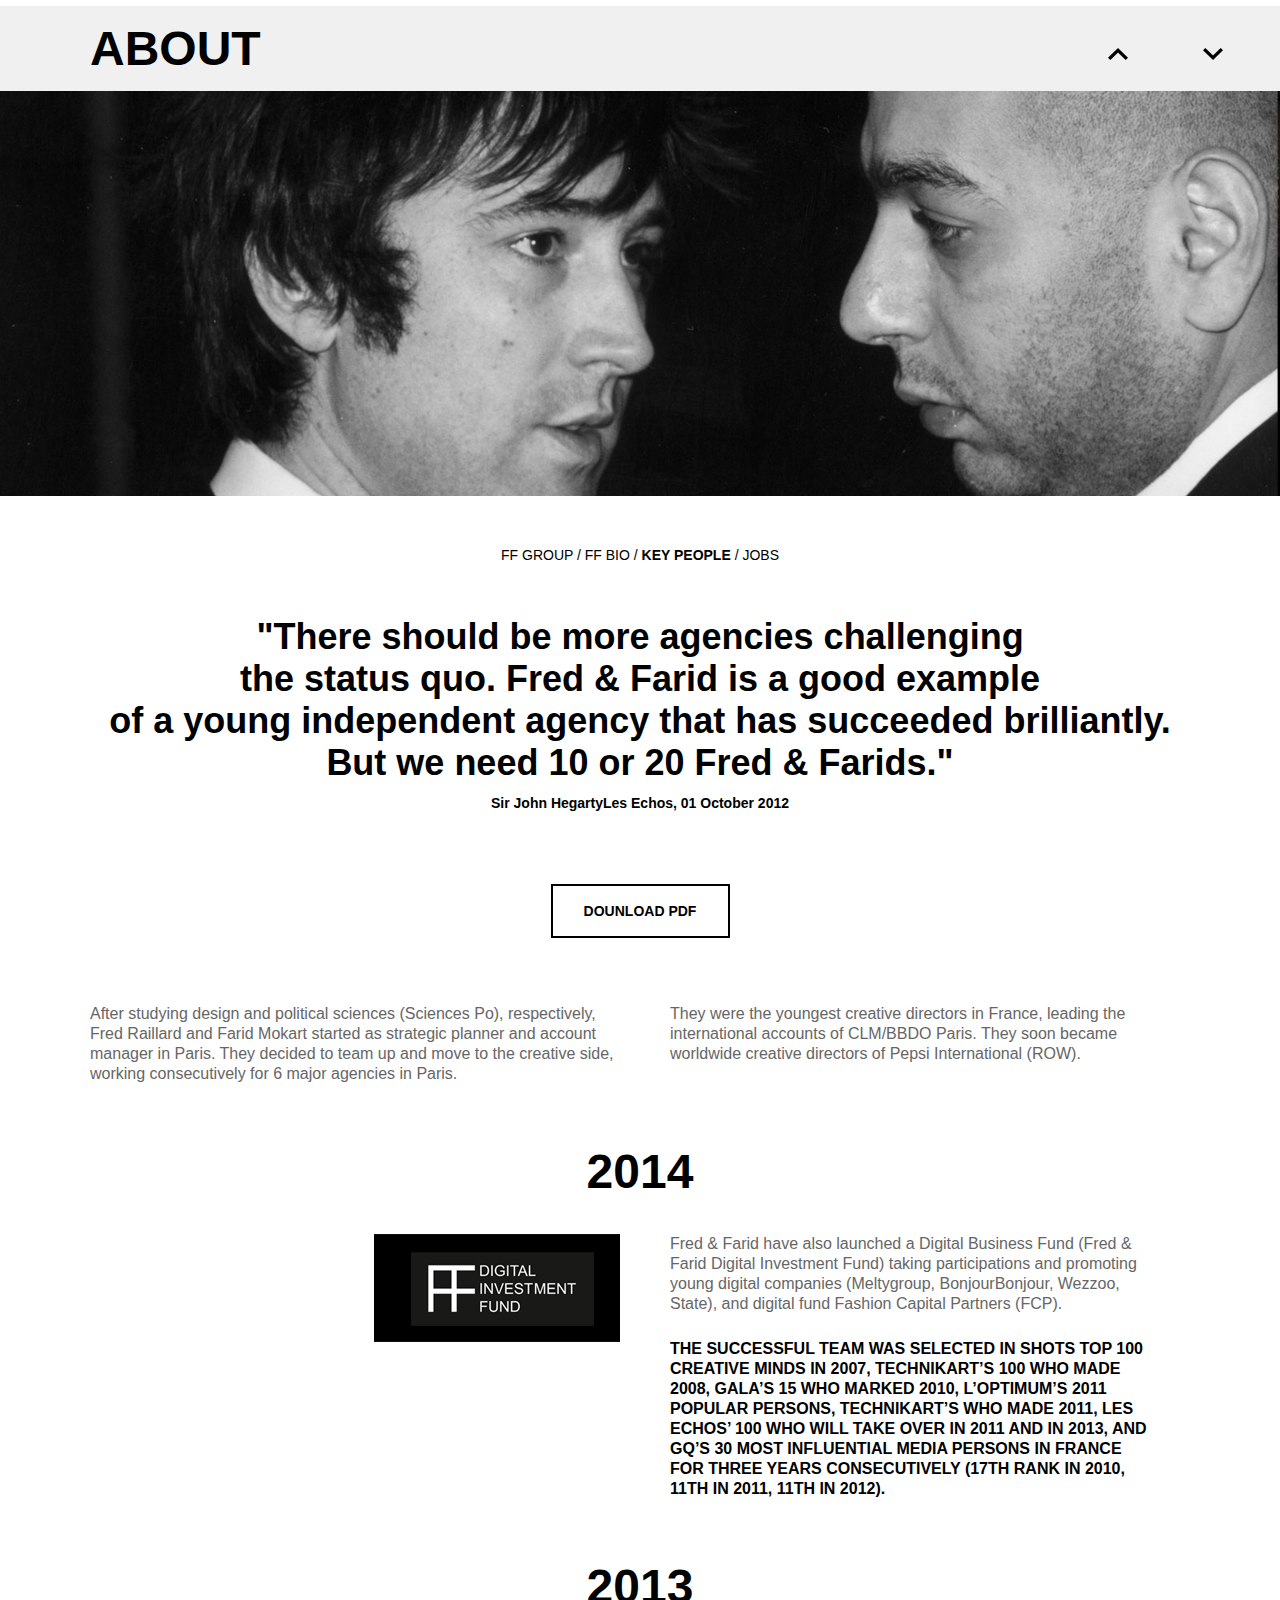
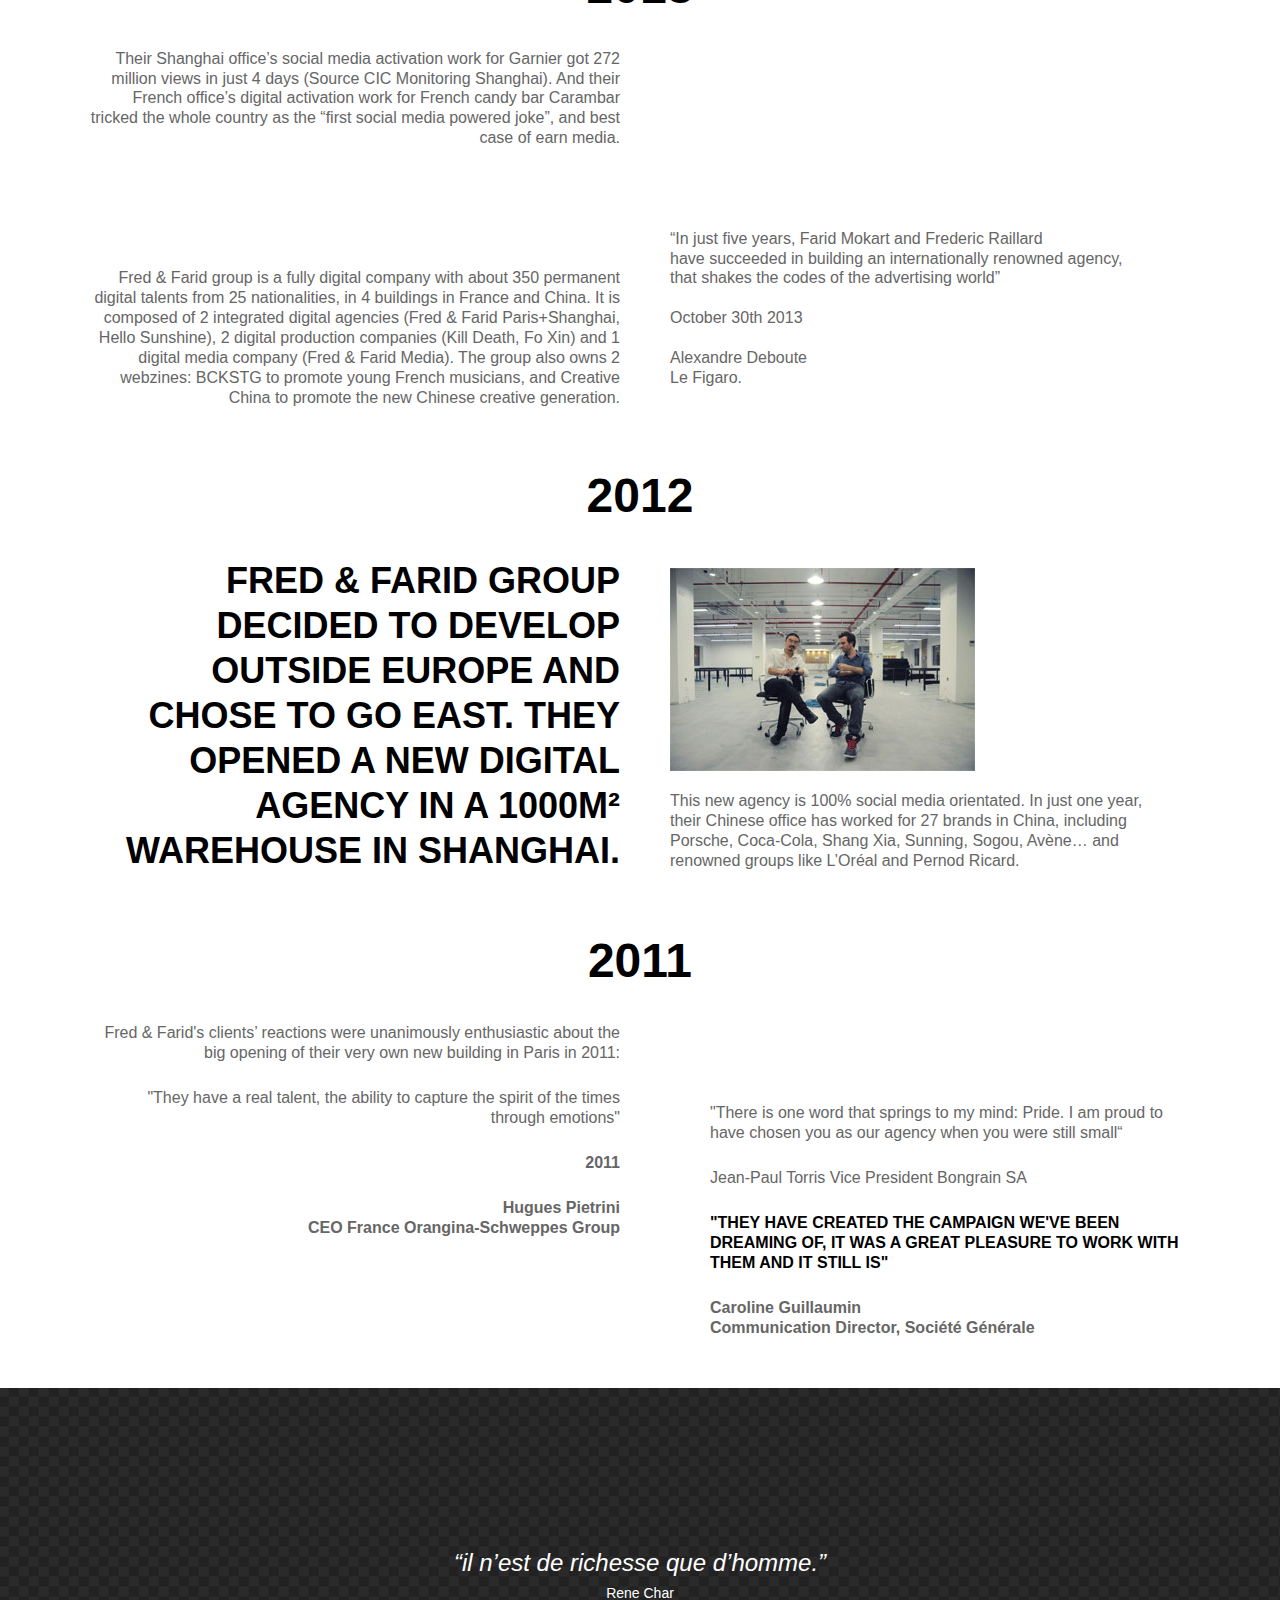
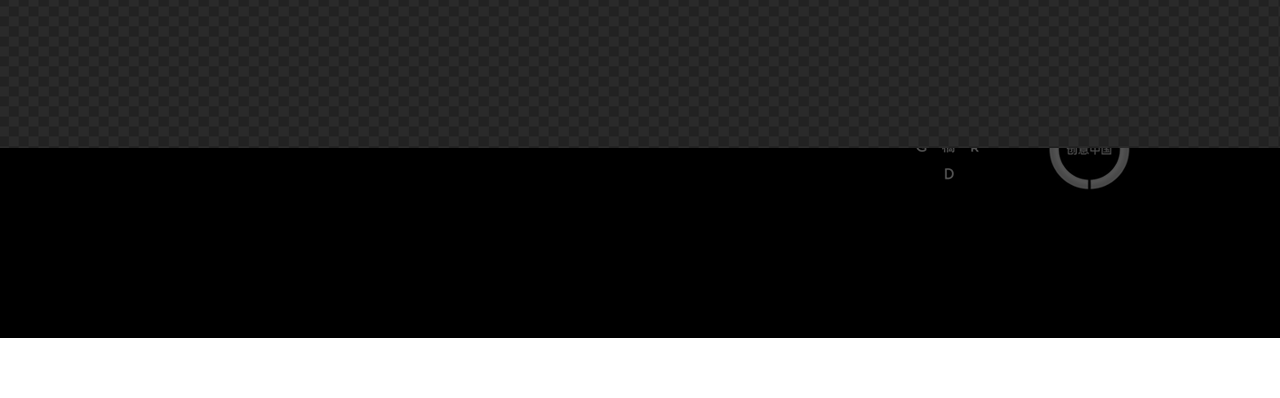
==== ABOUT.html @ 6fc6dc9f "dev" ====
<!DOCTYPE html PUBLIC "-//W3C//DTD XHTML 1.0 Transitional//EN" "http://www.w3.org/TR/xhtml1/DTD/xhtml1-transitional.dtd">
<html xmlns="http://www.w3.org/1999/xhtml">
<head>
    <meta http-equiv="Content-Type" content="text/html;charset=utf-8" />
    <meta name="keywords" content="" />
    <meta name="description" content="" />
    <title>FF</title>
    <link href="css/style.css" rel="stylesheet" type="text/css" />
</head>
<body>
	<!-- header -->
	<div class="header">
		<div class="logo"></div>
		<div class="nav cs-clear">
			<a class="navitem" href="index.html">CATEGORIES</a>
			<a class="navitem" href="BRANDS.html">BRANDS</a>
			<a class="navitem" href="SERVICES.html">SERVICES</a>
			<a class="navitem" href="AWARDS.html">AWARDS</a>
			<a class="navitem" href="PRESS.html">PRESS</a>
			<a class="navitem" href="ABOUT.html">ABOUT</a>
			<a class="navitem" href="CONTACT.html">CONTACT</a>
		</div>
		<div class="language"><strong>EN</strong> 中国</div>
		<div class="search"></div>
	</div>
	<!-- page title -->
	<div class="pagetit">
		<div class="column">
			<h1>ABOUT</h1>
			<a href="#" class="pagetitarr pagetitarrtop"></a>
			<a href="#" class="pagetitarr pagetitarrbottom"></a>
		</div>
	</div>
	<!-- banner -->
	<div class="banpho"><img src="images/ABOUT_pho.jpg" /></div>
	<!-- section -->
	<div class="section sec_about">
		<!--  -->
		<div class="about_crumbs">ff group / ff bio / <strong>key people</strong> /  jobs</div>
		<!--  -->
		<div class="about_txt">
			<p>"There should be more agencies challenging <br />the status quo. Fred & Farid is a good example <br />of a young independent agency that has succeeded brilliantly. <br />But we need 10 or 20 Fred & Farids." </p>
			<span>Sir John HegartyLes Echos, 01 October 2012  </span>
		</div>
		<!--  -->
		<div class="about_down">
			<a href="#" class="about_downbtn">DOUNLOAD PDF</a>
		</div>
		<!--  -->
		<div class="about_timeline">
			<div class="timeline_item cs-clear">
				<div class="timeline_left">
					<div class="timeline_txt">After studying design and political sciences (Sciences Po), respectively, Fred Raillard and Farid Mokart started as strategic planner and account manager in Paris. They decided to team up and move to the creative side, working consecutively for 6 major agencies in Paris.</div>
				</div>
				<div class="timeline_right">
					<div class="timeline_txt">They were the youngest creative directors in France, leading the international accounts of CLM/BBDO Paris. They soon became worldwide creative directors of Pepsi International (ROW).</div>
				</div>
			</div>
			<div class="timeline_year">2014</div>
			<div class="timeline_item cs-clear">
				<div class="timeline_left">
					<div class="timeline_pho"></div>
				</div>
				<div class="timeline_right">
					<div class="timeline_txt">Fred & Farid have also launched a Digital Business Fund (Fred & Farid Digital Investment Fund) taking participations and promoting young digital companies (Meltygroup, BonjourBonjour, Wezzoo, State), and digital fund Fashion Capital Partners (FCP).</div>
					<div class="timeline_txt2">The successful team was selected in Shots Top 100 Creative Minds in 2007, Technikart’s 100 who made 2008, Gala’s 15 who marked 2010, L’Optimum’s 2011 popular persons, Technikart’s who made 2011, Les Echos’ 100 who will take over in 2011 and in 2013, and GQ’s 30 most influential media persons in France for three years consecutively (17th rank in 2010, 11th in 2011, 11th in 2012).</div>
				</div>
			</div>
			<!--  -->
			<div class="timeline_year">2013</div>
			<div class="timeline_item cs-clear">
				<div class="timeline_left timeline_2013left">
					<div class="timeline_txt timeline_2013txt">Their Shanghai office’s social media activation work for Garnier got 272 million views in just 4 days (Source CIC Monitoring Shanghai). And their French office’s digital activation work for French candy bar Carambar tricked the whole country as the “first social media powered joke”, and best case of earn media.</div>
					<div class="timeline_txt">Fred & Farid group is a fully digital company with about 350 permanent digital talents from 25 nationalities, in 4 buildings in France and China. It is composed of 2 integrated digital agencies (Fred & Farid Paris+Shanghai, Hello Sunshine), 2  digital production companies (Kill Death, Fo Xin) and 1 digital media company (Fred & Farid Media). The group also owns 2 webzines: BCKSTG to promote young French musicians, and Creative China to promote the new Chinese creative generation.</div>
				</div>
				<div class="timeline_right timeline_2013right">
					<div class="timeline_txt ">“In just five years, Farid Mokart and Frederic Raillard <br />have succeeded in building an internationally renowned agency, <br />that shakes the codes of the advertising world” 
						<p>October 30th 2013</p>
						<p>Alexandre Deboute <br />Le Figaro.</p>
					</div>
				</div>
			</div>
			<!--  -->
			<div class="timeline_year">2012</div>
			<div class="timeline_item cs-clear">
				<div class="timeline_left ">
					<div class="timeline_txt timeline_2012txt">Fred & Farid Group decided to develop outside Europe and chose to go East. They opened a new digital agency in a 1000m² warehouse in Shanghai. </div>
				</div>
				<div class="timeline_right timeline_2012right">
					<div class="timeline_txt ">
						<p><img src="images/timeline_2012img.jpg" /></p>
						This new agency is 100% social media orientated. In just one year, their Chinese office has worked for 27 brands in China, including Porsche, Coca-Cola, Shang Xia, Sunning, Sogou, Avène… and renowned groups like L’Oréal and Pernod Ricard.</div>
				</div>
			</div>
			<!--  -->
			<div class="timeline_year">2011</div>
			<div class="timeline_item cs-clear">
				<div class="timeline_left timeline_2011left">
					<div class="timeline_txt ">
						<p>Fred & Farid's clients’ reactions were unanimously enthusiastic about the big opening of their very own new building in Paris in 2011:</p>
						<p>"They have a real talent, the ability to capture the spirit of the times through emotions" </p>
						<p><strong>2011</strong></p>
						<p><strong>Hugues Pietrini<br />CEO France Orangina-Schweppes Group</strong></p>
					</div>
				</div>
				<div class="timeline_right timeline_2011right">
					<div class="timeline_txt ">
						<p>"There is one word that springs to my mind: Pride. I am proud to have chosen you as our agency when you were still small“ </p>
						<p>Jean-Paul Torris Vice President Bongrain SA</p>
						<p class="timeline_txt2011"><strong>"They have created the campaign we've been dreaming of, it was a great pleasure to work with them and it still is" </strong></p>
						<p><strong>Caroline Guillaumin <br />Communication Director, Société Générale</strong></p>
					</div>
				</div>
			</div>
			<!--  -->
		</div>
	</div>
	<!-- banner footer -->
	<div class="banner_footer">
		<div class="banft_txt">
			<p>“il n’est de richesse que d’homme.”</p>
			<span>Rene Char</span>
		</div>
	</div>
	<!-- footer -->
	<div class="footer">
		<div class="ft_con cs-clear">
			<div class="ft_mod ft_find">
				<h3>FIND US</h3>
				<div class="ft_mbd ft_findmbd cs-clear">
					<a href="#" class="find_item find_item1"></a>
					<a href="#" class="find_item find_item2"></a>
					<a href="#" class="find_item find_item3"></a>
					<a href="#" class="find_item find_item4"></a>
				</div>
			</div>
			<div class="ft_mod ft_paris">
				<h3>PARIS</h3>
				<div class="ft_mbd">
					<p>22, rue de la Victoire<br />75009 Paris</p>
					<p>+33 1 43 22 16 17</p>
					<p>paris@fredfarid.com</p>
				</div>
			</div>
			<div class="ft_mod ft_shanghai">
				<h3>SHANGHAI</h3>
				<div class="ft_mbd">
					<p>22, rue de la Victoire<br />75009 Paris</p>
					<p>+33 1 43 22 16 17</p>
					<p>paris@fredfarid.com</p>
				</div>
			</div>
			<div class="ft_mod ft_network">
				<h3>OUR NETWORK</h3>
				<div class="ft_mbd ft_workmbd">
					<a href="#" class="work_item work_item1"></a>
					<a href="#" class="work_item work_item2"></a>
					<a href="#" class="work_item work_item3"></a>
					<a href="#" class="work_item work_item4"></a>
				</div>
			</div>
		</div>
	</div>
	<!--  -->
<!--  -->
    <script src="js/jquery-1.8.3.min.js"></script>
    <script src="js/index.js"></script>
<!--  -->
    <!--IE6透明判断-->
    <!--[if IE 6]>
    <script src="js/DD_belatedPNG.js"></script>
    <script>
        DD_belatedPNG.fix('*');
        document.execCommand("BackgroundImageCache", false, true);
    </script>
    <![endif]-->
</body>
</html>
---- css/style.css ----
@charset "utf-8";
/*
 * FF
 * zx 2014 04 30
 */

/* Reset
================================================================================================= */
html{}
body{font-family:Helvetica,"Microsoft Yahei",simsun,arial,sans-serif;color:#000;font-size:12px;line-height:1.666em;background: #fff;}
h1,h2,h3{font-size:100%;}
body,h1,h2,h3,h4,ul,li,p,img,div{margin:0;padding:0;border:0;}
img{margin:0;line-height:normal;}
em,i{font-style:normal;text-decoration:none}
ul{list-style:none;}
table{border-collapse:collapse;border-spacing:0;}

/* Commonly Used
================================================================================================= */
a{text-decoration:none;color:#000;outline: none;}
a:hover{color:#000}
.cs-clear{+zoom:1;}
.cs-clear:before,
.cs-clear:after{clear:both;content:".";font-size:0;display:block;height:0;overflow:hidden;visibility:hidden;}
.fl{float: left}
.column{width:1100px;margin:0 auto;}


/* FF Used
================================================================================================= */
.header{height: 66px;position: relative; background:#fff;width: 100%;font-size: 14px; margin-top: -60px;z-index: 99;}
	.logo{background: url('../images/logo.png') no-repeat;width: 14px;height: 14px;position: absolute;left:32px;top:24px;}
	.language{position: absolute;right: 98px;top:0; line-height: 60px;}
	.search{background: url('../images/hd_search.png') no-repeat;width: 17px;height: 17px;position: absolute;right:46px;top:22px;}
	.nav{width: 1100px;margin: 0 auto; position: relative;}
		.navitem{float: left;margin: 0;display: block; height: 60px;}
		.navitem a{display: block; line-height: 60px; padding-right: 40px;}
		.sub_nav{display:none;position: absolute;left: 0; top:60px; padding-top: 20px; z-index: 100; width: 1100px; overflow: hidden; }
		.current .sub_nav{ display: block;}
		.sub_nav a{background: transparent;}
		@keyframes subNav
		{
			0%   {transform:translateY(-50%); opacity: 0.2;}
			100% {transform:translateY(0); opacity: 1;}
		}

		@-moz-keyframes subNav /* Firefox */
		{
			0%   {transform:translateY(-50%); opacity: 0.2;}
			100% {transform:translateY(0); opacity: 1;}
		}

		@-webkit-keyframes subNav /* Safari and Chrome */
		{
			0%   {transform:translateY(-50%); opacity: 0.2;}
			100% {transform:translateY(0); opacity: 1;}
		}

		@-o-keyframes subNav /* Opera */
		{
			0%   {transform:translateY(-50%); opacity: 0.2;}
			100% {transform:translateY(0); opacity: 1;}
		}

		
		
		.sub_nav_first{display:none;width: 260px; margin-right: 540px; float: left; height: 100%; overflow: hidden;}
		.sub_nav_first a{font-size: 30px;font-weight: bold; line-height: 45px;}
		.sub_nav_second{display:none; width:100px; float: left;height: 100%; overflow: hidden;}
		.sub_nav_third{display:none;width: 200px; float: left;height: 100%; overflow: hidden;}
		.sub_nav_second a,.sub_nav_third a{ line-height: 20px; font-weight: bold;}
		.sub_nav_first a:hover,.sub_nav_second a:hover,.sub_nav_third a:hover{ color: #f4f4f4;}
		.nav_wrapper{display:none;position: absolute;background: #333;opacity: 0.9;filter:alpha(opacity=90); width: 100%;z-index: 99;}
		.current .sub_nav_first,.current .sub_nav_second,.current .sub_nav_third{
			display: block;
			animation: subNav 1.4s linear 0s 1 normal;
			/* Firefox: */
			-moz-animation: subNav 1.4s linear 0s 1 normal;
			/* Safari and Chrome: */
			-webkit-animation: subNav 1.4s linear 0s 1 normal;
			/* Opera: */
			-o-animation: subNav 1.4s linear 0s 1 normal;
		}
.pagetit{background: #f0f0f0;height: 85px;line-height: 85px;position: relative;}
	.pagetit h1{color:#000;font-size: 48px;width: 1100px;margin: 0 auto}
	.pagetitarr{position: absolute;width: 24px;height: 16px;background: url('../images/pagetitarr.png') no-repeat 0 0;right: 150px;top:40px;}
	.pagetitarrbottom{background-position: top right;right:55px;}
.banpho{text-align: center;background: #000;overflow: hidden; width: 100%; z-index: 5;}
	.banpho img{width: 100%}

/**/
.banner_footer{background: url('../images/banner_ft.png') repeat;height: 360px; position: relative;z-index: 3;}
	.banft_txt{text-align: center;padding: 160px 0 0;color:#fff;line-height: 30px;}
	.banft_txt p{text-align: center;font-size: 24px;font-style:italic }
	.banft_txt span{font-size: 14px;display: block;}
/**/
.footer{background: #000;height: 370px;padding:180px 0 0;margin-top: -360px; position: relative;}
	.ft_con{width: 1000px;margin: 0 auto 0;color:#555;font-size: 14px;}
		.ft_mod{float: left;width: 250px;}
			.ft_mod h3{}
				.ft_find h3{padding:0 0 0 8px}
				.ft_network h3{padding:0 0 0 26px}
			.ft_mbd{padding: 35px 0 0}
				.ft_mbd p{padding: 0 0 18px;}
			.ft_findmbd{width: 120px}
				.find_item{float: left;background: url('../images/ft_find.png') no-repeat 0 0;width: 60px;height: 60px;}
				.find_item2{background-position: right top}
				.find_item3{background-position: bottom left}
				.find_item4{background-position: right bottom}
			.ft_workmbd{width: 250px;height: 200px;padding-top:10px;}
				.work_item{float: left;background: url('../images/ft_network.png') no-repeat 0 0;width: 125px;height: 100px;}
				.work_item2{background-position: right top}
				.work_item3{background-position: bottom left}
				.work_item4{background-position: right bottom}


.section{}
/*section awards*/
.sec_awards{padding:50px 0}
	.sectit{text-align: center;line-height: 80px;font-size: 48px;}
	/**/
	.awardicons{margin: 0 auto;width: 1100px;padding:50px 0 }
		.awardicons img{float:left;margin:0 86px 10px;float: left}
	/**/
	.awardfilter{width: 1100px;margin: 0 auto;height: 130px;}
		.awardfilter_item{float: left;width: 300px;height: 50px;}
		.awardfilter_item2{float: right;width: 180px;height: 54px;}
			.awardfilter_btn{background: #000 ;color:#fff;font-size: 14px;border: 0;font-weight: bold;width: 180px;height: 54px;line-height: 54px;cursor: pointer;}
				/**/
			.selitem {position: relative;display: inline-block;background-color: #fff;font-size: 14px;}
			.selitem .selitem_tips {position: absolute;display: block;width: 150px;padding-left:25px;font-weight: bold;height: 50px;line-height: 50px;border: #000 solid 2px;background: #fff url('../images/selitem_icon.png') no-repeat 150px center;}
			.selitem:hover .selitem_tips {background-color: #fff;;cursor: pointer}
			.selitem select {position: absolute;top: 0;left: 1px;width: 178px;height: 55px;opacity: 0;filter: alpha(opacity: 0;);color: #000;}
			.selitem select option {text-indent: 25px;line-height: 40px;display: block;}
			.selitem select option:hover {background-color: #000;color: #fff;}
	.awardlist{width: 1100px;margin: 0 auto}
		.awardlist table{width: 100%;}
		.awardlist td{text-align: center;font-size: 14px;font-weight: bold;line-height: 30px;}
		.even{background: #ebebeb;}

/*section jobs*/
.sec_jobs{padding:106px 0 0;width: 1050px;margin: 0 auto 80px;}
	.jobsitem{float: left;width: 332px;border-top:#000 solid 22px;float: left;margin: 0 8px 80px;height: 390px;font-size: 14px;color:#666}
		.jobsitem h3{font-size: 24px;text-transform: uppercase;padding: 50px 0 0;color:#000}
		.jobsitem h4{padding: 16px 0;color:#000}
		.jobs_more{height: 50px;width: 175px;text-align: center;line-height: 50px;border: #000 solid 2px;display: block;margin: 40px auto 0;background: #fff;cursor: pointer;}

/* secction contact */
.sec_contact{width: 1100px;margin: 0 auto}
.contact_tit{font-size: 36px;padding:100px 0;text-align: center;line-height: 40px;}
	.contact_item{}
		.contact_item h3{font-size: 16px;border-bottom: #000 solid 1px;text-transform: uppercase;height: 32px;padding:0 8px;}
		.contact_con{padding:8px 8px 40px;font-size: 14px;}
			.contact_conl{float:left;width: 520px;padding-bottom: 40px;}
			.contact_conr{float:right;width: 510px;padding:0 10px 40px 0;}
			.contact_con h4{padding:15px 0;}
			.contact_txt{height: 125px;}
				.contact_city{float: left;}
				.contact_ad{float: left;padding-left:20px;width: 180px}
					.contact_ad p{padding: 0 0 10px;}

	.contact_table{margin: 120px 0 80px}
		.contact_table table{width: 100%;text-align: center;border-collapse:separate;border-spacing:8px;}
		.contact_table td{text-align: center;font-size: 18px;text-transform: uppercase;border:#000 solid 1px;height: 66px;}
		.con_tbblack{background: #000;color:#fff}
	.contact_mail{font-size: 14px;margin: 0 0 110px;}
		.contact_mail table{width: 100%;line-height:50px;}
		.contact_mailtit{border-bottom:#000 solid 1px;font-weight: bold;}
		.contact_maill{text-align: left}
		.contact_mailc{text-align: center}
		.contact_mailr{text-align: right;}
	.contact_map{background: url('../images/contact_map.jpg') no-repeat center;height: 397px;width: 100%;}

/* section about */
.sec_about{}
	.about_crumbs{font-size: 14px;text-align: center;text-transform: uppercase;padding:50px 0 ;}
	.about_txt{text-align: center;font-size: 14px;font-weight: bold;padding: 0 0 70px}
		.about_txt p{font-size:36px;line-height: 42px;padding:0 0 10px;}
	.about_down{height: 120px}
		.about_downbtn{font-size: 14px;width: 175px;height: 50px;line-height: 50px;font-weight: bold;margin: 0 auto;display: block;border:#000 solid 2px;text-align: center}
	.about_timeline{width: 1100px;margin: 0 auto}
		.timeline_item{}
			.timeline_left{float: left;width: 530px;}
			.timeline_right{float: right;width: 480px;padding-right: 40px}
				.timeline_txt{font-size: 16px;color:#666;padding: 0 0 25px}
				.timeline_pho{background: url('../images/timeline_pho.png') no-repeat top right;width: 530px;height:250px }
				.timeline_txt2{font-size: 16px;font-weight: bold;text-transform: uppercase;padding: 0 0 25px}
			.timeline_2013left{text-align: right;}
				.timeline_2013txt{padding: 0 0 120px}
			.timeline_2013right{padding-top: 180px}
				.timeline_2013right p{padding: 20px 0 0}
			.timeline_2012txt{text-align: right;font-size:36px;font-weight: bold;text-transform: uppercase; line-height: 45px;color:#000;}
			.timeline_2012right p{margin: 10px 0 20px}
			.timeline_2011left p{text-align: right;padding: 0 0 25px}
			.timeline_2011right{padding:80px 0 0 }
				.timeline_2011right p{padding: 0 0 25px}
					.timeline_txt2011{color:#000;text-transform: uppercase;}
		.timeline_year{font-size:48px;font-weight: bold;text-align: center;line-height: 125px }

/* section press */
.sec_press{}
	.press_crumbs{font-size: 14px;text-align: center;text-transform: uppercase;padding:50px 0 ; color:#999;}
	.press_txt{text-align: center;font-size: 36px;padding: 0 0 70px;line-height:40px }
	.press_year{font-size: 36px;font-weight: bold;text-align: center;line-height: 40px}
	.press_list{width: 1100px;margin: 0 auto 50px}
		.press_item{font-size: 14px;color:#666;width: 180px;float: left;display: inline;margin: 50px 46px 0}
			.press_img{width: 180px;height: 241px; cursor: pointer;}
			.press_item h3{color:#000;text-transform: uppercase;padding:20px 0 18px;}
			.press_item strong{color:#000;text-transform: uppercase;display: block}
			.press_itemtxt{height: 75px;overflow: hidden;border-bottom: #d4d4d4 solid 1px;margin:0 0 5px;}
			.press_itempage{float: left}
			.press_itemdown{background: url('../images/press_downicon.png') no-repeat center;width: 22px;height: 22px;float: right;}

/* section home */
.sec_home{}
	.home_news{font-size: 36px;padding: 70px 0 0;text-align: center;line-height:45px ;width: 1000px;margin: 0 auto;font-weight: bold;}
		.home_news h2{font-size: 48px;line-height: 150px;}
		.home_newspage{width: 172px;text-align: center;font-size: 14px;margin: 30px auto 0;position: relative;}
			.home_newspicon{position: absolute;width: 20px;height: 20px;background: url('../images/home_newspicon.png') no-repeat;top:12px;}
				.home_newsprev{left:0;}
				.home_newsnext{right: 0;background-position: top right}
	.home_view{width: 1100px;margin: 70px auto 90px}
		.home_viewlogo{padding:30px 0 0;font-size: 14px;font-weight: bold;width: 40px;text-align: center;float: left}
		.home_tlogo{background: url('../images/home_tlogo.png') no-repeat top center;}
		.home_wlogo{background: url('../images/home_wlogo.png') no-repeat top center;}
		.home_viewtxt{float: left;width: 300px;margin: 0 0 0 25px;color:#666;}
			.home_viewtxt a{color:#000}
		.home_weibo{margin: 30px 0 40px}
		.home_viewbtn{width: 370px;margin: 0 auto}
			.home_viewbtn a{font-size: 14px;font-weight: bold;border:#000 solid 1px;width: 175px;height: 50px;line-height: 50px;text-align: center;float: left;margin: 3px;display: inline}
	.home_campaign{background: #f7f7f7;padding:0;}
		.home_campaign h2{font-size:48px; text-align:center;line-height: 220px;}
		.home_camcon{width: 1100px;margin: 0 auto}
			.cam_item{text-align: center;width: 365px;font-weight:bold;line-height: 30px;float: left}
				.cam_item p{padding:28px 0;}
		.home_cambtn{font-size: 14px;font-weight: bold;border:#000 solid 1px;width: 175px;height: 50px;line-height: 50px;text-align: center;margin: 0 auto 0;display: block;}
		.home_cambtn_wrapper{ padding: 50px 0 90px 0; overflow: hidden; background: #F7F7F7;position: relative;z-index: 10;}
		.home_cambtn_action{ overflow: hidden;height: 52px;}
	.home_bio{background: url('../images/test.jpg') no-repeat 0 -393px;height: 507px;position: relative;z-index: 10;}
		.home_bio h2{font-size: 48px;line-height: 200px;text-align: center;}
		.home_biotxt{font-size: 16px;width: 1090px;margin: 0 auto}
			.home_biotxt strong{text-transform: uppercase;}
			.home_bioleft{float:left;width: 515px}
			.home_bioright{float: right;width: 515px}
		.home_biobtn{font-size: 14px;font-weight: bold;border:#000 solid 1px;width: 175px;height: 50px;line-height: 50px;text-align: center;margin: 50px auto 0;display: block;}
	.home_num{background: #333;padding:30px;}
		.home_num h2{font-size: 48px;line-height: 200px;text-align: center;line-height: 180px}
		.home_numbtn{font-size: 14px;font-weight: bold;border:#000 solid 1px;width: 175px;height: 50px;line-height: 50px;text-align: center;margin: 50px auto ;display: block;}
		.home_numtable{width: 1000px ;margin:0 auto}
		.home_numtable table{width: 100%;text-align: center;}
		.home_numtable strong{font-size: 48px;display: block;line-height: 50px}

/* pop shade */
.shade{ display:none;background: #000 ;opacity: 0.6;filter:alpha(opacity=60);position: fixed;left:0;top: 0;right: 0;bottom: 0;
	_position: absolute;}
.pop{background: #fff;position: fixed;left:50%; top:0;}
/*pop_jobs*/
.pop_jobs{width: 860px;height: 500px;margin: -275px 0 0 -517px;padding:50px 84px 0;font-size: 14px;}
	.pop_jobcon{color:#fff;height: 380px;width: 750px;}
		.pop_jobcon h3{font-size: 24px;text-transform: uppercase;padding: 30px 0 0;color:#fff}
		.pop_jobcon h4{padding: 16px 0;color:#fff}
	.pop_jobs .jobs_more{height: 50px;width: 175px;text-align: center;line-height: 50px;border: #fff solid 2px;display: block;margin: 40px auto 0;background: #000;cursor: pointer;color:#fff}
	.jobshare{color:#fff;font-size: 14px;position: absolute;left:90px;bottom:40px;}
		.jobshare strong{float: left;padding:7px 15px 0 0}
		.jobshareitem{float:left;background: url('../images/jobsshare.png') no-repeat;width: 30px; height:30px;display: inline;margin: 0 6px;}
		.jobshare_fb{background-position: 0 -30px;}
		.jobshare_t{background-position: 0 -60px;}
	.popicon{height: 30px;width: 30px;position: absolute;right:80px;cursor: pointer;}
	.popclose{top:40px; width: 50px;height: 40px;text-align: center; padding-top: 10px;}
	.popprev{background-position: 0 -30px;top:250px}
	.popnext{background-position: 0 -60px;top:150px;}
	.popnum{top:200px;position: absolute;right: 80px;color:#666;line-height: 30px;}
.pop_press{padding:0;margin:0 0 0 -440px;}
.pop_presspho{position: relative;z-index: 11; width: 785px;}
.pop_action{width: 95px;height:100%;position: absolute;z-index:10;right: 0;top: 0;background-color: #000;}
	.pop_press .popicon{right: 30px}
	.pop_press .popclose{ right: 20px;}
	.pop_press .popnum{right: 30px; width: 30px; text-align: center;}
	.popdownicon{background: url('../images/popdownicon.png') no-repeat;height: 30px;width: 30px;position: absolute;right:30px;bottom:55px;cursor: pointer;}
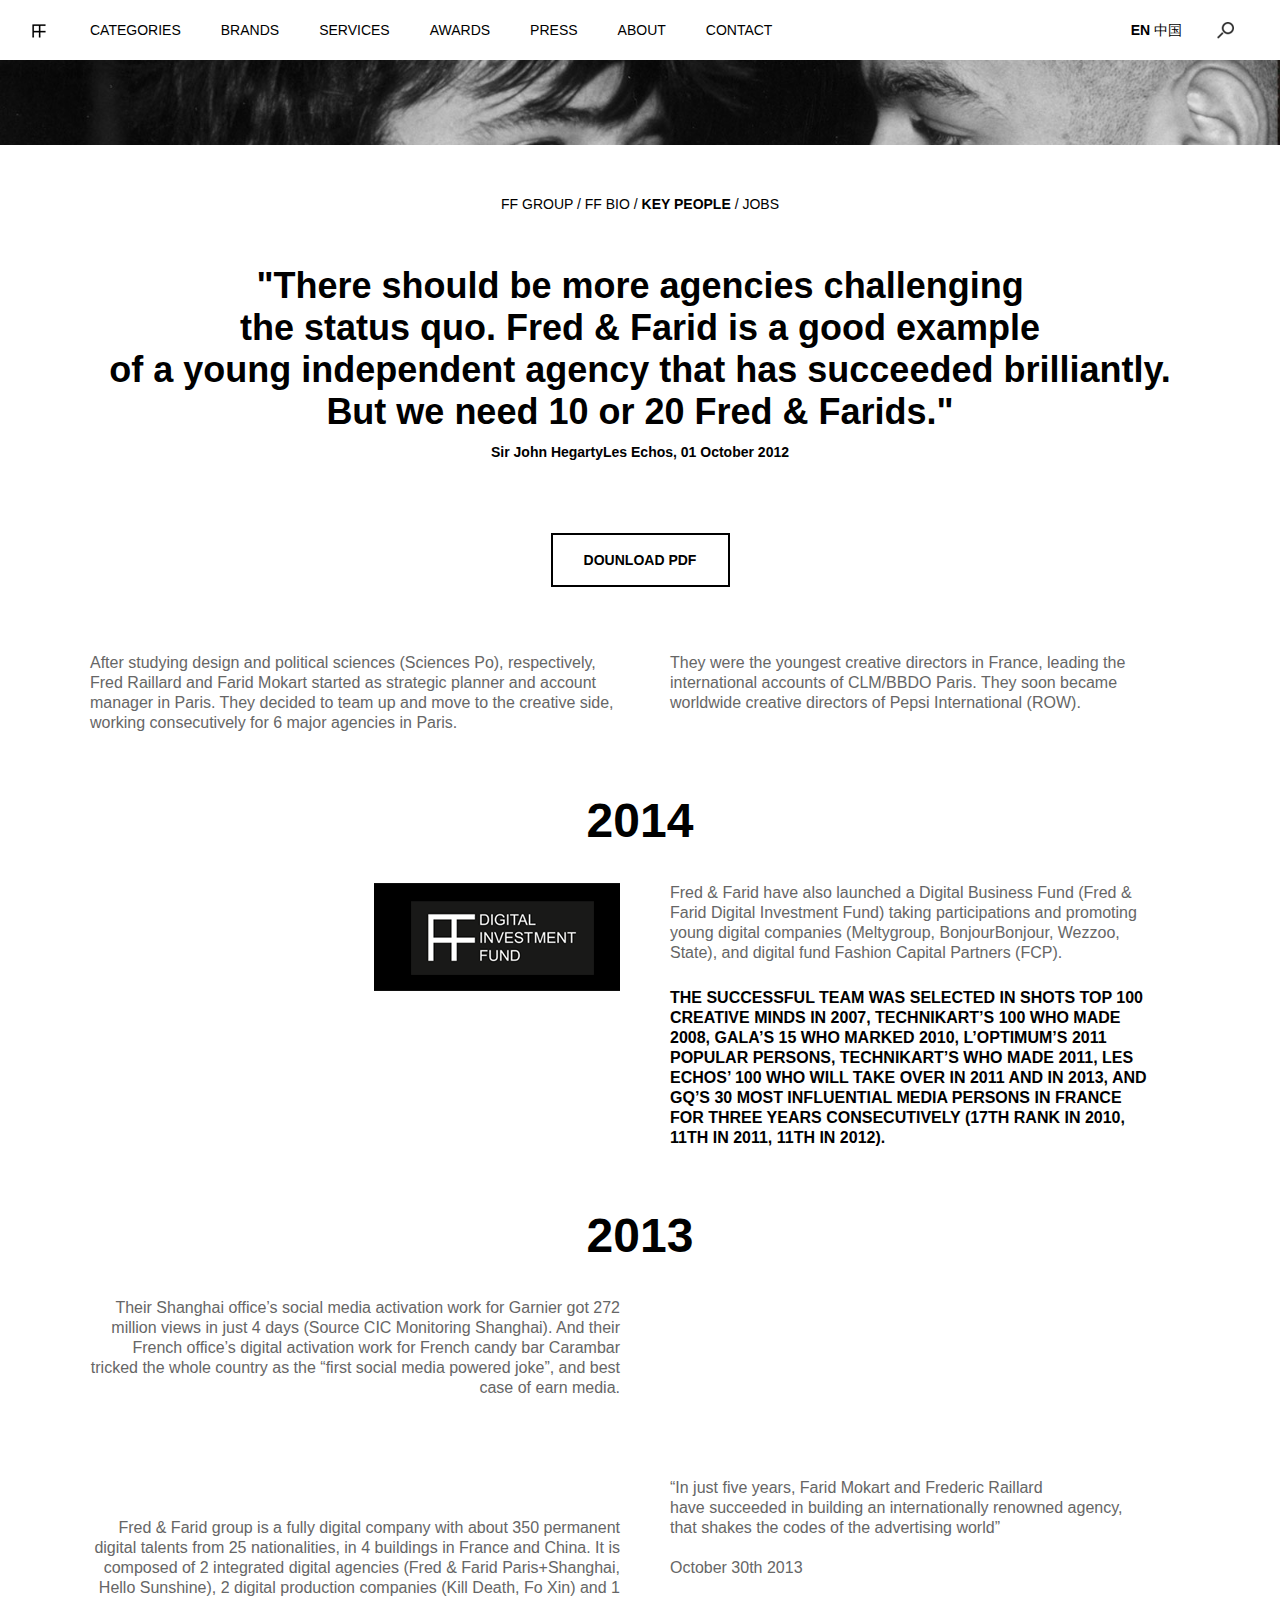
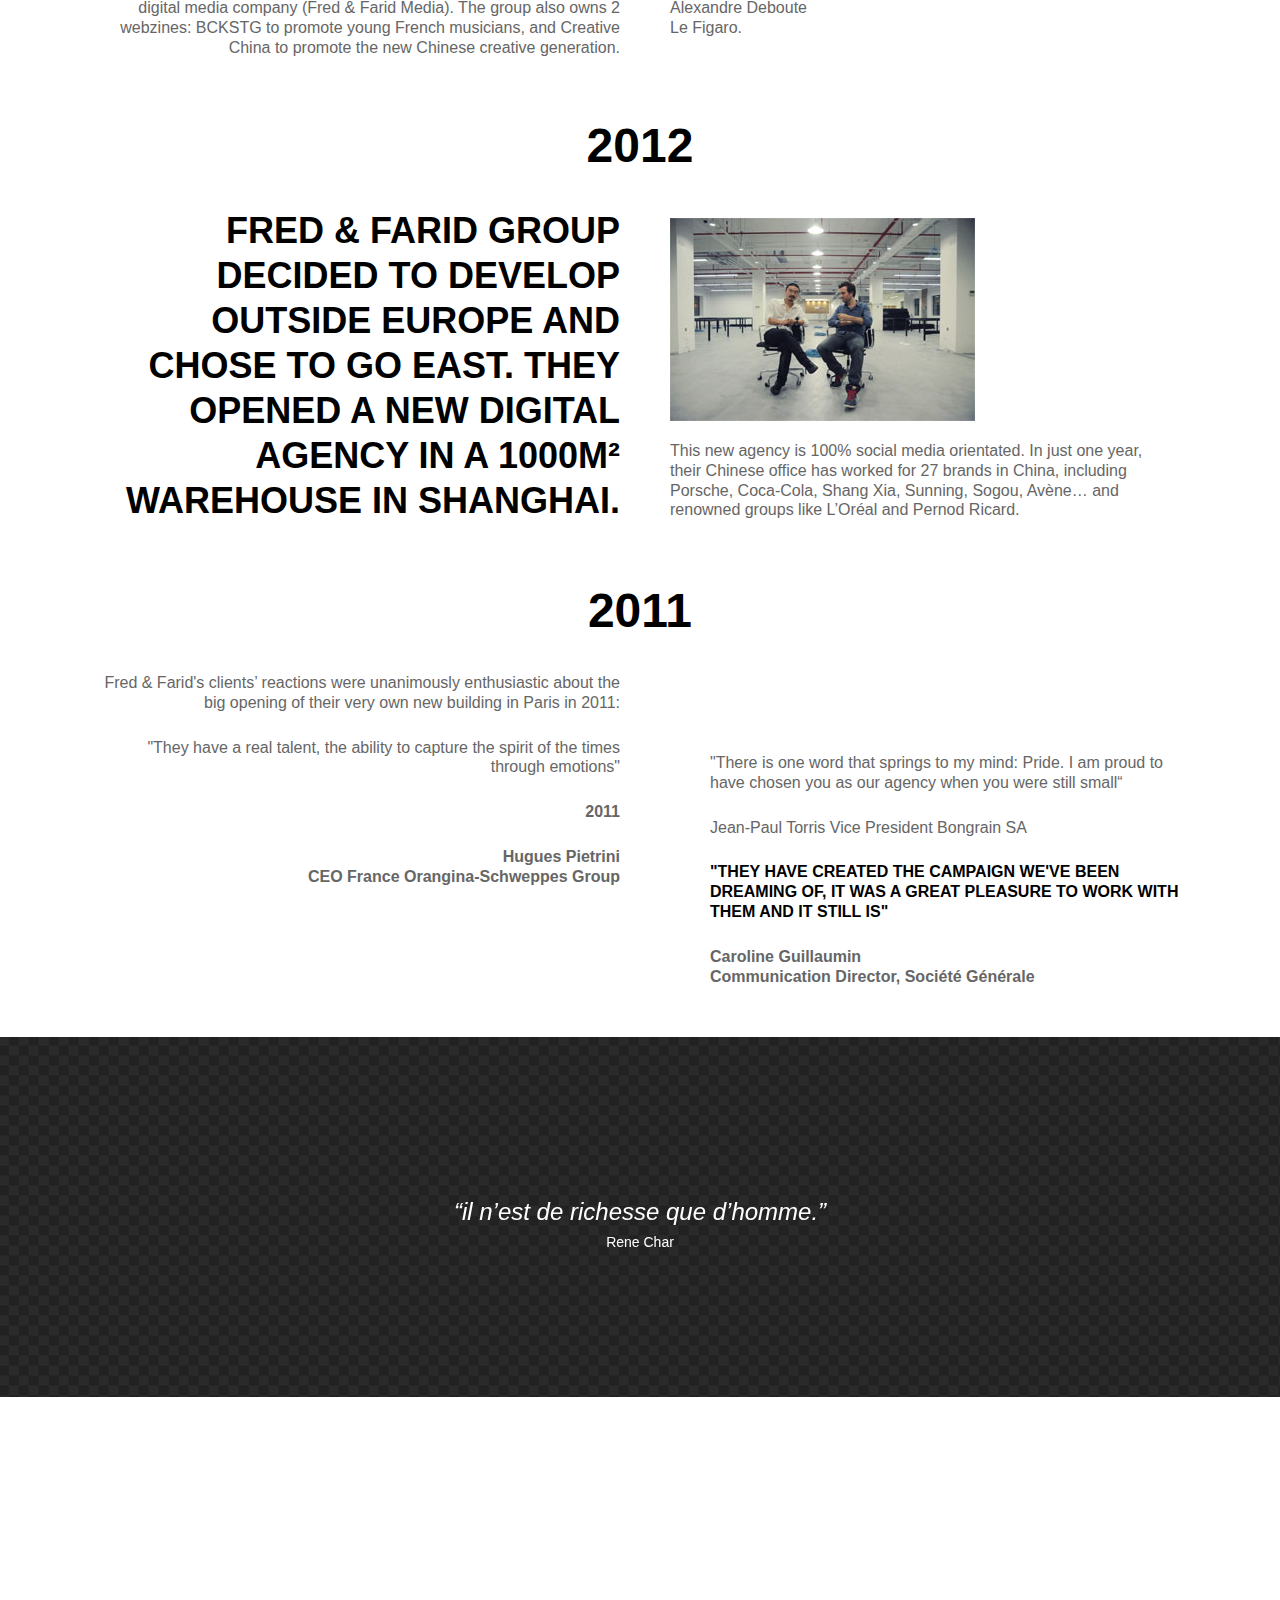
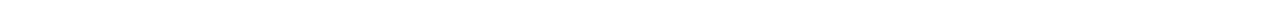
==== commit 8ee90e96: "change file name change banner full screen change homg_io action" ====
--- a/ABOUT.html
+++ b/ABOUT.html
@@ -12,13 +12,29 @@
 	<div class="header">
 		<div class="logo"></div>
 		<div class="nav cs-clear">
-			<a class="navitem" href="index.html">CATEGORIES</a>
-			<a class="navitem" href="BRANDS.html">BRANDS</a>
-			<a class="navitem" href="SERVICES.html">SERVICES</a>
-			<a class="navitem" href="AWARDS.html">AWARDS</a>
-			<a class="navitem" href="PRESS.html">PRESS</a>
-			<a class="navitem" href="ABOUT.html">ABOUT</a>
-			<a class="navitem" href="CONTACT.html">CONTACT</a>
+			<ul>
+				<li class="navitem">
+					<a href="index.html">CATEGORIES</a>
+				</li>
+				<li class="navitem">
+					<a class="navitem" href="about.html">BRANDS</a>
+				</li>
+				<li class="navitem">
+					<a class="navitem" href="jobs.html">SERVICES</a>
+				</li>
+				<li class="navitem">
+					<a class="navitem" href="awards.html">AWARDS</a>
+				</li>
+				<li class="navitem">
+					<a class="navitem" href="press.html">PRESS</a>
+				</li>
+				<li class="navitem">
+					<a class="navitem" href="about.html">ABOUT</a>
+				</li>
+				<li class="navitem">
+					<a class="navitem" href="contact.html">CONTACT</a>
+				</li>
+			</ul>
 		</div>
 		<div class="language"><strong>EN</strong> 中国</div>
 		<div class="search"></div>
--- a/css/style.css
+++ b/css/style.css
@@ -28,7 +28,7 @@
 
 /* FF Used
 ================================================================================================= */
-.header{height: 66px;position: relative; background:#fff;width: 100%;font-size: 14px; margin-top: -60px;z-index: 99;}
+.header{height: 60px;position: relative; background:#fff;width: 100%;font-size: 14px; z-index: 99;}
 	.logo{background: url('../images/logo.png') no-repeat;width: 14px;height: 14px;position: absolute;left:32px;top:24px;}
 	.language{position: absolute;right: 98px;top:0; line-height: 60px;}
 	.search{background: url('../images/hd_search.png') no-repeat;width: 17px;height: 17px;position: absolute;right:46px;top:22px;}
@@ -85,16 +85,16 @@
 	.pagetit h1{color:#000;font-size: 48px;width: 1100px;margin: 0 auto}
 	.pagetitarr{position: absolute;width: 24px;height: 16px;background: url('../images/pagetitarr.png') no-repeat 0 0;right: 150px;top:40px;}
 	.pagetitarrbottom{background-position: top right;right:55px;}
-.banpho{text-align: center;background: #000;overflow: hidden; width: 100%; z-index: 5;}
+.banpho{text-align: center;background: #000;overflow: hidden; height: 100%; z-index: 10; position: fixed;left: 0;top: 0;}
 	.banpho img{width: 100%}
 
 /**/
-.banner_footer{background: url('../images/banner_ft.png') repeat;height: 360px; position: relative;z-index: 3;}
+.banner_footer{background: url('../images/banner_ft.png') repeat;height: 360px; position: relative;z-index: 3; margin-bottom: 224px;}
 	.banft_txt{text-align: center;padding: 160px 0 0;color:#fff;line-height: 30px;}
 	.banft_txt p{text-align: center;font-size: 24px;font-style:italic }
 	.banft_txt span{font-size: 14px;display: block;}
 /**/
-.footer{background: #000;height: 370px;padding:180px 0 0;margin-top: -360px; position: relative;}
+.footer{background: #000;height: 370px;padding:180px 0 0; position: fixed; bottom:0; left: 0;  width: 100%;z-index: 1;}
 	.ft_con{width: 1000px;margin: 0 auto 0;color:#555;font-size: 14px;}
 		.ft_mod{float: left;width: 250px;}
 			.ft_mod h3{}
@@ -114,7 +114,7 @@
 				.work_item4{background-position: right bottom}
 
 
-.section{}
+.section{ position: relative;z-index: 10;background-color: #fff;}
 /*section awards*/
 .sec_awards{padding:50px 0}
 	.sectit{text-align: center;line-height: 80px;font-size: 48px;}
@@ -236,7 +236,8 @@
 		.home_cambtn{font-size: 14px;font-weight: bold;border:#000 solid 1px;width: 175px;height: 50px;line-height: 50px;text-align: center;margin: 0 auto 0;display: block;}
 		.home_cambtn_wrapper{ padding: 50px 0 90px 0; overflow: hidden; background: #F7F7F7;position: relative;z-index: 10;}
 		.home_cambtn_action{ overflow: hidden;height: 52px;}
-	.home_bio{background: url('../images/test.jpg') no-repeat 0 -393px;height: 507px;position: relative;z-index: 10;}
+	.home_bio{height: 507px;position: relative;z-index: 10; overflow: hidden}
+		.bg_action{ position: absolute; left: 0; bottom: 0; z-index: -1; width: 100%; overflow: hidden; height: 900px; background: url('../images/test.jpg') no-repeat 0 0;}
 		.home_bio h2{font-size: 48px;line-height: 200px;text-align: center;}
 		.home_biotxt{font-size: 16px;width: 1090px;margin: 0 auto}
 			.home_biotxt strong{text-transform: uppercase;}
